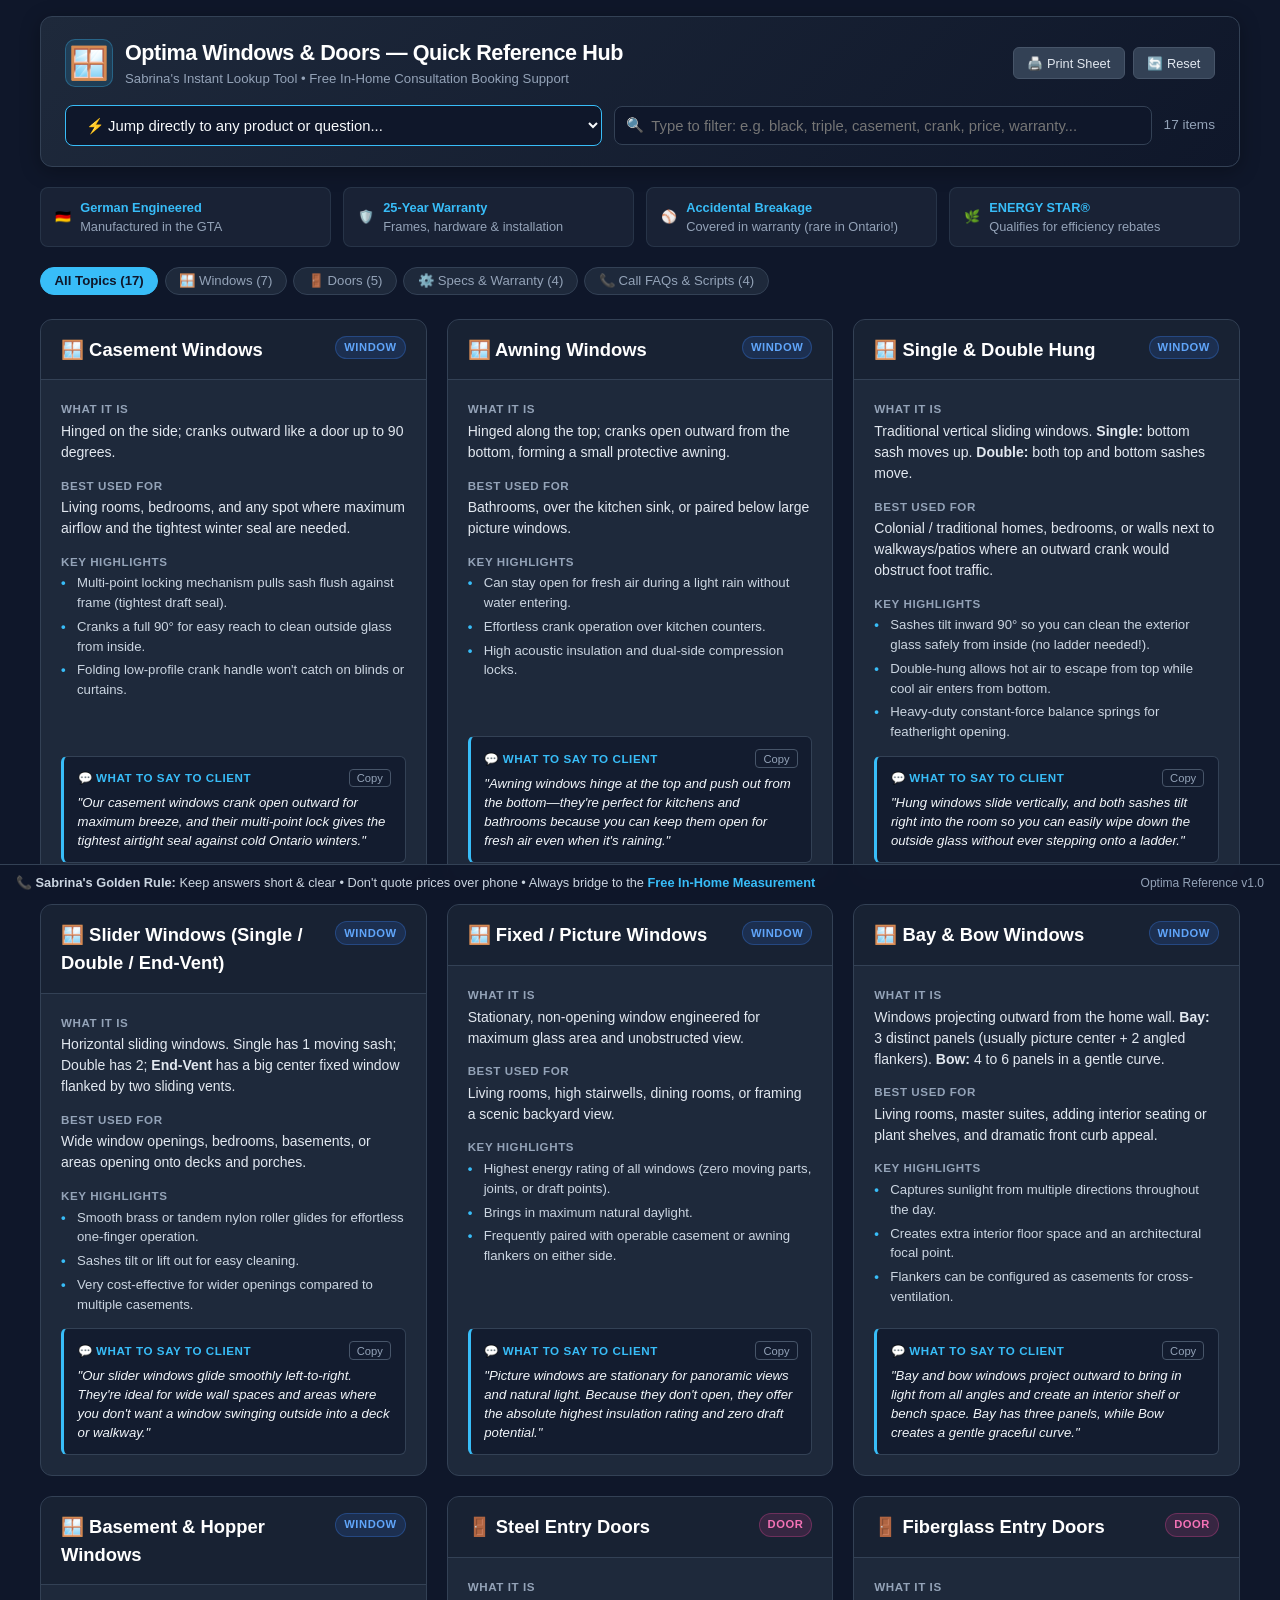
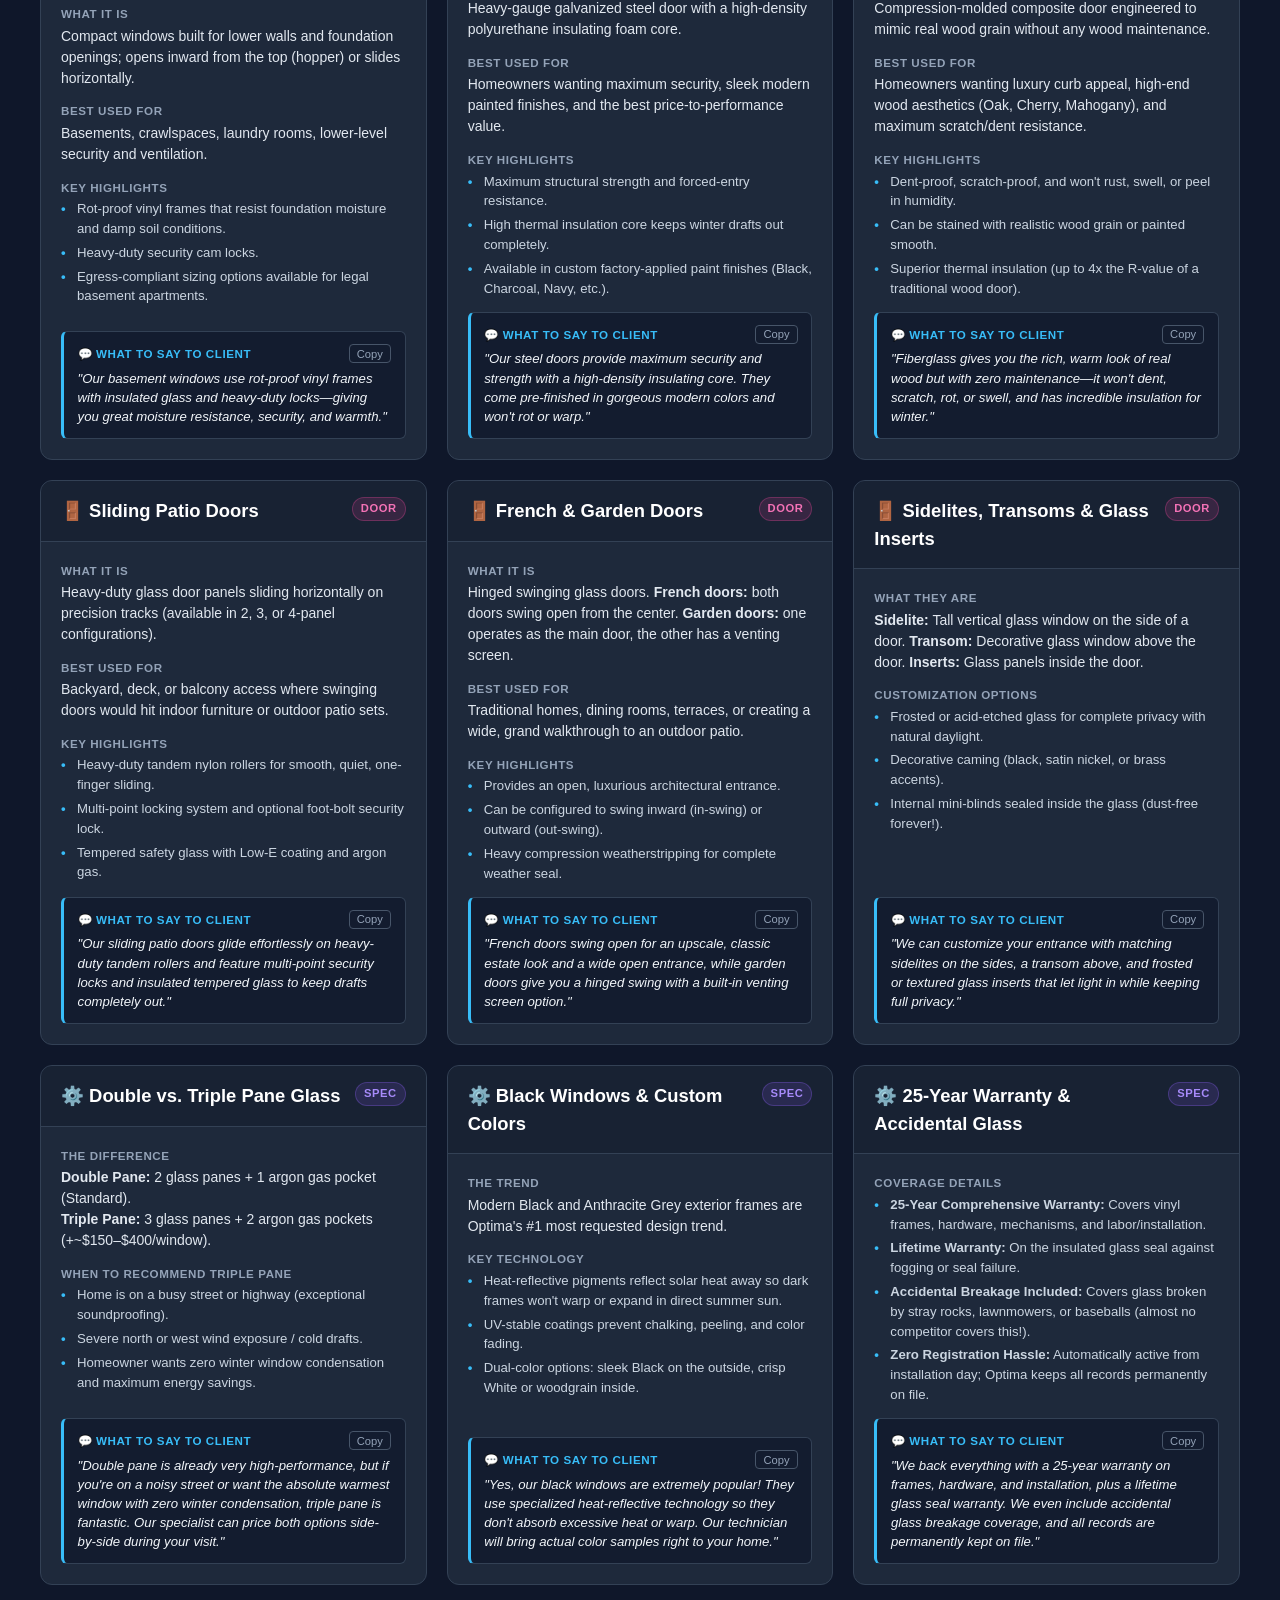
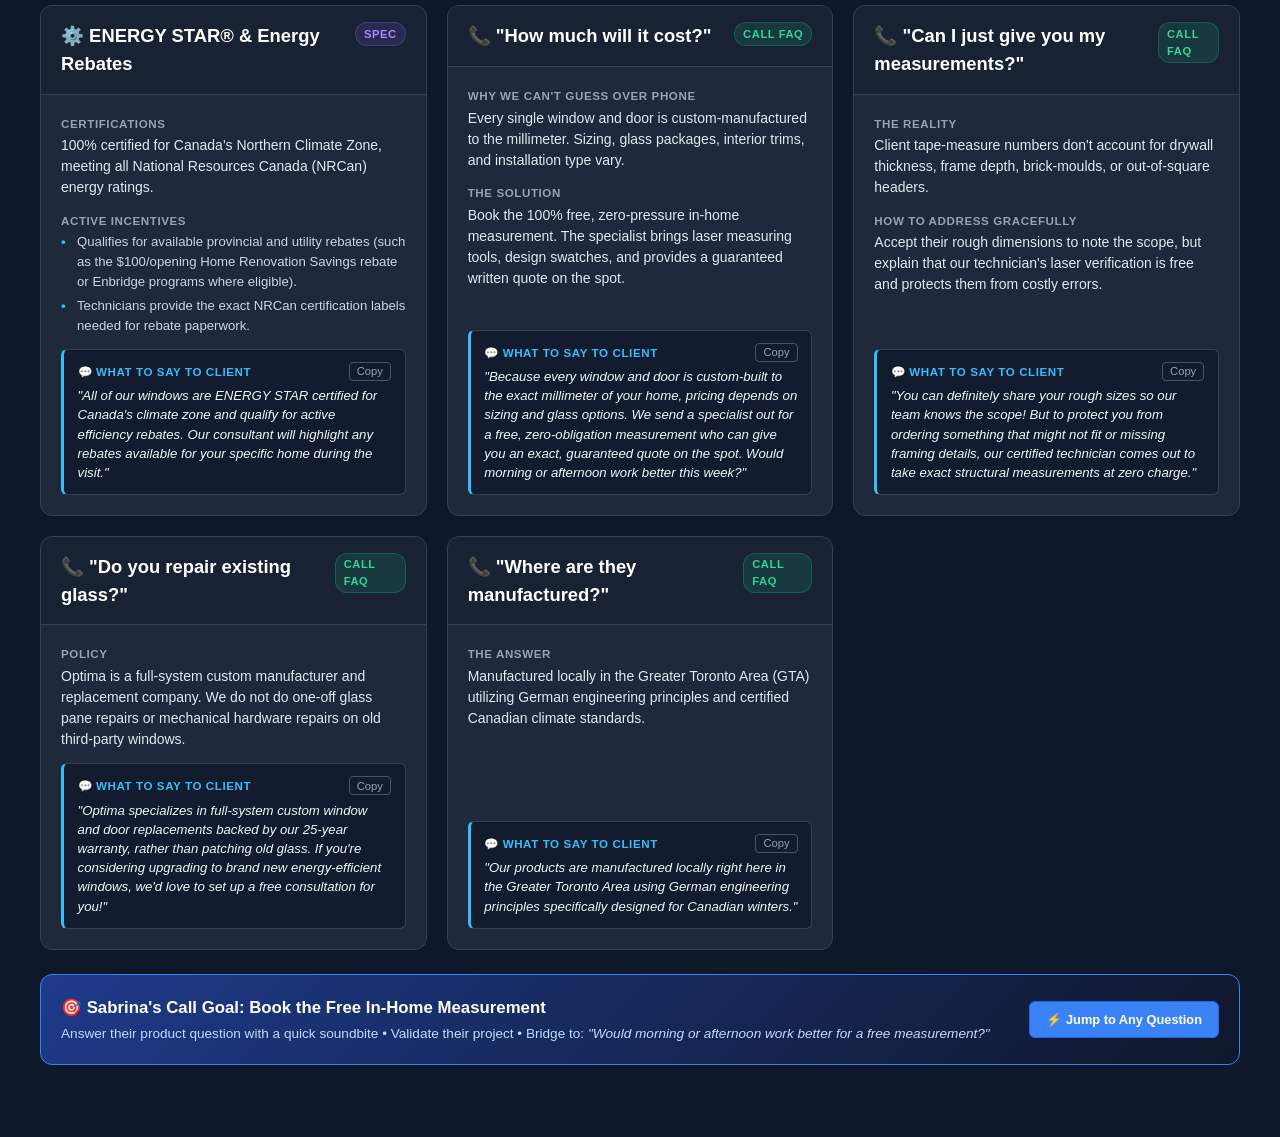
==== optima_reference.html @ 9015a6b5 "Add Optima Windows & Doors Quick Reference Hub (v1.5.6) with floating toolbar button, web header lin" ====
<!DOCTYPE html>
<html lang="en">
<head>
  <meta charset="UTF-8">
  <meta name="viewport" content="width=device-width, initial-scale=1.0">
  <title>Optima Windows & Doors — Quick Reference Hub (Sabrina)</title>
  <link rel="icon" href="data:image/svg+xml,<svg xmlns=%22http://www.w3.org/2000/svg%22 viewBox=%220 0 100 100%22><text y=%22.9em%22 font-size=%2290%22>🪟</text></svg>">
  <style>
    :root {
      --bg: #0f172a;
      --card-bg: #1e293b;
      --card-border: #334155;
      --text: #f8fafc;
      --text-muted: #94a3b8;
      --accent: #38bdf8;
      --accent-hover: #0284c7;
      --accent-bg: rgba(56, 189, 248, 0.1);
      --highlight: #f59e0b;
      --highlight-bg: rgba(245, 158, 11, 0.12);
      --success: #10b981;
      --success-bg: rgba(16, 185, 129, 0.12);
      --tag-window: #3b82f6;
      --tag-door: #ec4899;
      --tag-spec: #8b5cf6;
      --tag-faq: #10b981;
      --font: -apple-system, BlinkMacSystemFont, "Segoe UI", Roboto, Helvetica, Arial, sans-serif;
    }

    * {
      box-sizing: border-box;
      margin: 0;
      padding: 0;
    }

    body {
      font-family: var(--font);
      background-color: var(--bg);
      color: var(--text);
      line-height: 1.5;
      padding: 1rem;
      min-height: 100vh;
    }

    .container {
      max-width: 1200px;
      margin: 0 auto;
    }

    /* Header Bar */
    header {
      background: linear-gradient(135deg, #1e293b 0%, #0f172a 100%);
      border: 1px solid var(--card-border);
      border-radius: 12px;
      padding: 1.25rem 1.5rem;
      margin-bottom: 1.25rem;
      box-shadow: 0 4px 20px rgba(0, 0, 0, 0.3);
    }

    .header-top {
      display: flex;
      flex-wrap: wrap;
      justify-content: space-between;
      align-items: center;
      gap: 1rem;
      margin-bottom: 1rem;
    }

    .brand {
      display: flex;
      align-items: center;
      gap: 0.75rem;
    }

    .brand-icon {
      font-size: 2rem;
      background: rgba(56, 189, 248, 0.15);
      border: 1px solid rgba(56, 189, 248, 0.3);
      border-radius: 10px;
      width: 48px;
      height: 48px;
      display: flex;
      align-items: center;
      justify-content: center;
    }

    .brand-title h1 {
      font-size: 1.35rem;
      font-weight: 700;
      letter-spacing: -0.02em;
      color: #fff;
    }

    .brand-title p {
      font-size: 0.825rem;
      color: var(--text-muted);
    }

    .header-actions {
      display: flex;
      gap: 0.5rem;
      align-items: center;
      flex-wrap: wrap;
    }

    .btn-action {
      background: #334155;
      color: #e2e8f0;
      border: 1px solid #475569;
      padding: 0.45rem 0.85rem;
      border-radius: 6px;
      font-size: 0.8rem;
      cursor: pointer;
      display: inline-flex;
      align-items: center;
      gap: 0.35rem;
      transition: all 0.2s ease;
      text-decoration: none;
    }

    .btn-action:hover {
      background: #475569;
      color: #fff;
      border-color: #64748b;
    }

    /* Controls Bar: Search & Dropdown */
    .controls-grid {
      display: grid;
      grid-template-columns: 1fr 1fr auto;
      gap: 0.75rem;
      align-items: center;
    }

    @media (max-width: 768px) {
      .controls-grid {
        grid-template-columns: 1fr;
      }
    }

    .select-wrapper, .search-wrapper {
      position: relative;
    }

    .select-dropdown {
      width: 100%;
      background: #0f172a;
      color: #f8fafc;
      border: 1.5px solid #38bdf8;
      border-radius: 8px;
      padding: 0.65rem 1rem;
      font-size: 0.925rem;
      font-weight: 500;
      cursor: pointer;
      outline: none;
      transition: border-color 0.2s;
    }

    .select-dropdown:focus {
      border-color: #7dd3fc;
      box-shadow: 0 0 0 3px rgba(56, 189, 248, 0.25);
    }

    .search-input {
      width: 100%;
      background: #0f172a;
      color: #f8fafc;
      border: 1.5px solid var(--card-border);
      border-radius: 8px;
      padding: 0.65rem 1rem 0.65rem 2.25rem;
      font-size: 0.925rem;
      outline: none;
      transition: all 0.2s;
    }

    .search-input:focus {
      border-color: #38bdf8;
      box-shadow: 0 0 0 3px rgba(56, 189, 248, 0.25);
    }

    .search-icon {
      position: absolute;
      left: 0.75rem;
      top: 50%;
      transform: translateY(-50%);
      color: var(--text-muted);
      font-size: 0.9rem;
      pointer-events: none;
    }

    /* Category Filter Pills */
    .filter-pills {
      display: flex;
      gap: 0.4rem;
      margin-bottom: 1.25rem;
      overflow-x: auto;
      padding-bottom: 0.25rem;
    }

    .pill-btn {
      background: #1e293b;
      border: 1px solid var(--card-border);
      color: var(--text-muted);
      padding: 0.35rem 0.85rem;
      border-radius: 20px;
      font-size: 0.825rem;
      font-weight: 500;
      cursor: pointer;
      white-space: nowrap;
      transition: all 0.2s;
    }

    .pill-btn:hover {
      background: #334155;
      color: #fff;
    }

    .pill-btn.active {
      background: var(--accent);
      color: #0f172a;
      border-color: var(--accent);
      font-weight: 700;
    }

    /* Quick Brag Bar */
    .quick-brag-bar {
      display: grid;
      grid-template-columns: repeat(auto-fit, minmax(220px, 1fr));
      gap: 0.75rem;
      margin-bottom: 1.25rem;
    }

    .brag-pill {
      background: rgba(30, 41, 59, 0.7);
      border: 1px solid rgba(51, 65, 85, 0.6);
      border-radius: 8px;
      padding: 0.6rem 0.85rem;
      font-size: 0.8rem;
      display: flex;
      align-items: center;
      gap: 0.6rem;
    }

    .brag-pill strong {
      color: #38bdf8;
    }

    /* Reference Cards Grid */
    .cards-container {
      display: grid;
      grid-template-columns: repeat(auto-fill, minmax(360px, 1fr));
      gap: 1.25rem;
    }

    @media (max-width: 768px) {
      .cards-container {
        grid-template-columns: 1fr;
      }
    }

    .ref-card {
      background: var(--card-bg);
      border: 1px solid var(--card-border);
      border-radius: 12px;
      overflow: hidden;
      display: flex;
      flex-direction: column;
      transition: transform 0.2s, border-color 0.2s, box-shadow 0.2s;
      position: relative;
    }

    .ref-card:hover {
      border-color: #475569;
      box-shadow: 0 8px 24px rgba(0, 0, 0, 0.35);
    }

    .ref-card.focused {
      border-color: #38bdf8;
      box-shadow: 0 0 0 3px rgba(56, 189, 248, 0.35);
      animation: pulseHighlight 1s ease;
    }

    @keyframes pulseHighlight {
      0% { transform: scale(1); }
      50% { transform: scale(1.02); }
      100% { transform: scale(1); }
    }

    .card-header {
      padding: 1rem 1.25rem;
      border-bottom: 1px solid var(--card-border);
      display: flex;
      justify-content: space-between;
      align-items: flex-start;
      gap: 0.5rem;
      background: rgba(15, 23, 42, 0.4);
    }

    .card-title-group h2 {
      font-size: 1.15rem;
      font-weight: 700;
      color: #fff;
      display: flex;
      align-items: center;
      gap: 0.45rem;
    }

    .card-category-badge {
      font-size: 0.7rem;
      font-weight: 700;
      text-transform: uppercase;
      padding: 0.15rem 0.5rem;
      border-radius: 12px;
      letter-spacing: 0.05em;
    }

    .badge-window {
      background: rgba(59, 130, 246, 0.15);
      color: #60a5fa;
      border: 1px solid rgba(59, 130, 246, 0.3);
    }

    .badge-door {
      background: rgba(236, 72, 153, 0.15);
      color: #f472b6;
      border: 1px solid rgba(236, 72, 153, 0.3);
    }

    .badge-spec {
      background: rgba(139, 92, 246, 0.15);
      color: #a78bfa;
      border: 1px solid rgba(139, 92, 246, 0.3);
    }

    .badge-faq {
      background: rgba(16, 185, 129, 0.15);
      color: #34d399;
      border: 1px solid rgba(16, 185, 129, 0.3);
    }

    .card-body {
      padding: 1.25rem;
      flex: 1;
      display: flex;
      flex-direction: column;
      gap: 0.85rem;
    }

    .info-row {
      display: flex;
      flex-direction: column;
      gap: 0.2rem;
    }

    .info-label {
      font-size: 0.725rem;
      text-transform: uppercase;
      letter-spacing: 0.05em;
      color: var(--text-muted);
      font-weight: 700;
    }

    .info-value {
      font-size: 0.875rem;
      color: #e2e8f0;
    }

    /* What to Say / Soundbite Box */
    .soundbite-box {
      background: rgba(15, 23, 42, 0.7);
      border: 1px solid #334155;
      border-left: 3.5px solid #38bdf8;
      border-radius: 6px;
      padding: 0.75rem 0.85rem;
      margin-top: auto;
      position: relative;
    }

    .soundbite-header {
      display: flex;
      justify-content: space-between;
      align-items: center;
      margin-bottom: 0.35rem;
    }

    .soundbite-label {
      font-size: 0.725rem;
      font-weight: 700;
      color: #38bdf8;
      display: flex;
      align-items: center;
      gap: 0.3rem;
      text-transform: uppercase;
      letter-spacing: 0.05em;
    }

    .btn-copy {
      background: transparent;
      border: 1px solid #475569;
      color: #94a3b8;
      font-size: 0.7rem;
      padding: 0.15rem 0.45rem;
      border-radius: 4px;
      cursor: pointer;
      transition: all 0.2s;
    }

    .btn-copy:hover {
      background: #334155;
      color: #fff;
      border-color: #94a3b8;
    }

    .btn-copy.copied {
      background: #10b981;
      color: #fff;
      border-color: #10b981;
    }

    .soundbite-text {
      font-size: 0.825rem;
      color: #f1f5f9;
      font-style: italic;
      line-height: 1.45;
    }

    /* Bullet List inside info-value */
    .bullet-list {
      list-style: none;
      padding-left: 0;
      display: flex;
      flex-direction: column;
      gap: 0.25rem;
    }

    .bullet-list li {
      font-size: 0.825rem;
      color: #cbd5e1;
      position: relative;
      padding-left: 1rem;
    }

    .bullet-list li::before {
      content: "•";
      color: #38bdf8;
      position: absolute;
      left: 0;
      font-weight: bold;
    }

    /* No search results */
    .no-results {
      grid-column: 1 / -1;
      text-align: center;
      padding: 3rem 1rem;
      background: var(--card-bg);
      border: 1px dashed var(--card-border);
      border-radius: 12px;
      color: var(--text-muted);
    }

    /* Booking Bridge Banner */
    .booking-bridge-banner {
      background: linear-gradient(135deg, #1e3a8a 0%, #0f172a 100%);
      border: 1.5px solid #3b82f6;
      border-radius: 12px;
      padding: 1.25rem;
      margin-top: 1.5rem;
      display: flex;
      flex-wrap: wrap;
      justify-content: space-between;
      align-items: center;
      gap: 1rem;
    }

    .bridge-content h3 {
      font-size: 1.05rem;
      font-weight: 700;
      color: #fff;
      margin-bottom: 0.25rem;
    }

    .bridge-content p {
      font-size: 0.85rem;
      color: #bfdbfe;
    }

    /* Sticky Bottom Fast Bar for Sabrina */
    .sticky-dock {
      position: fixed;
      bottom: 0;
      left: 0;
      right: 0;
      background: rgba(15, 23, 42, 0.95);
      backdrop-filter: blur(8px);
      border-top: 1px solid #334155;
      padding: 0.5rem 1rem;
      display: flex;
      justify-content: space-between;
      align-items: center;
      font-size: 0.8rem;
      z-index: 1000;
    }

    .sticky-dock-text {
      color: #cbd5e1;
      display: flex;
      align-items: center;
      gap: 0.5rem;
    }

    .dock-highlight {
      color: #38bdf8;
      font-weight: 700;
    }

    /* Print styles for physical desk cheat sheet */
    @media print {
      body {
        background: #fff;
        color: #000;
        padding: 0;
      }
      .controls-grid, .filter-pills, .sticky-dock, .header-actions, .btn-copy {
        display: none !important;
      }
      .ref-card {
        background: #fff;
        border: 1px solid #ccc;
        color: #000;
        page-break-inside: avoid;
        box-shadow: none;
      }
      .card-header {
        background: #eee;
      }
      .card-title-group h2, .info-value, .soundbite-text {
        color: #000 !important;
      }
      .soundbite-box {
        background: #f9f9f9;
        border-color: #ddd;
      }
    }
  </style>
</head>
<body>

  <div class="container" style="padding-bottom: 3.5rem;">
    
    <!-- Top Header -->
    <header>
      <div class="header-top">
        <div class="brand">
          <div class="brand-icon">🪟</div>
          <div class="brand-title">
            <h1>Optima Windows &amp; Doors — Quick Reference Hub</h1>
            <p>Sabrina's Instant Lookup Tool &bull; Free In-Home Consultation Booking Support</p>
          </div>
        </div>

        <div class="header-actions">
          <button class="btn-action" onclick="window.print()" title="Print Cheat Sheet for Desk">🖨️ Print Sheet</button>
          <button class="btn-action" id="btn-reset-filters" title="Reset All Filters">🔄 Reset</button>
        </div>
      </div>

      <!-- Controls: Dropdown & Live Search -->
      <div class="controls-grid">
        <div class="select-wrapper">
          <select id="quick-select" class="select-dropdown" aria-label="Jump directly to product or topic">
            <option value="">⚡ Jump directly to any product or question...</option>
            <optgroup label="🪟 Windows">
              <option value="win-casement">Casement Windows (Crank Out / Airtight)</option>
              <option value="win-awning">Awning Windows (Top Hinge / Rain Friendly)</option>
              <option value="win-hung">Single &amp; Double Hung (Vertical / Tilt Clean)</option>
              <option value="win-slider">Slider Windows (Horizontal Glide / Patio Clear)</option>
              <option value="win-picture">Fixed / Picture Windows (Max Light &amp; View)</option>
              <option value="win-bay-bow">Bay &amp; Bow Windows (Outward Projection)</option>
              <option value="win-hopper">Basement &amp; Hopper Windows</option>
            </optgroup>
            <optgroup label="🚪 Doors">
              <option value="door-steel">Steel Entry Doors (Maximum Security &amp; Value)</option>
              <option value="door-fiberglass">Fiberglass Entry Doors (Wood Look / Dent Proof)</option>
              <option value="door-patio">Sliding Patio Doors (2, 3, 4 Panel Smooth Glide)</option>
              <option value="door-french">French &amp; Garden Doors (Classic Swinging Glass)</option>
              <option value="door-custom">Door Glass, Sidelites &amp; Transoms</option>
            </optgroup>
            <optgroup label="⚙️ Specs &amp; Features">
              <option value="spec-glass">Double vs. Triple Pane Glass</option>
              <option value="spec-colors">Black Windows &amp; Frame Colors</option>
              <option value="spec-warranty">25-Year Warranty &amp; Accidental Breakage</option>
              <option value="spec-rebates">ENERGY STAR &amp; Government Rebates</option>
            </optgroup>
            <optgroup label="📞 Common Call Inquiries">
              <option value="faq-price">"How much does it cost?" (Pricing Answer)</option>
              <option value="faq-measure">"Can I just give rough measurements?"</option>
              <option value="faq-repair">"Do you repair existing glass?"</option>
              <option value="faq-origin">"Where are they manufactured?"</option>
            </optgroup>
          </select>
        </div>

        <div class="search-wrapper">
          <span class="search-icon">🔍</span>
          <input type="text" id="live-search" class="search-input" placeholder="Type to filter: e.g. black, triple, casement, crank, price, warranty...">
        </div>

        <div style="font-size: 0.85rem; color: #94a3b8; text-align: right;">
          <span id="results-count">17</span> items
        </div>
      </div>
    </header>

    <!-- Quick Stats & Selling Points Bar -->
    <div class="quick-brag-bar">
      <div class="brag-pill">
        <span>🇩🇪</span>
        <div><strong>German Engineered</strong><br><span style="color:#94a3b8;">Manufactured in the GTA</span></div>
      </div>
      <div class="brag-pill">
        <span>🛡️</span>
        <div><strong>25-Year Warranty</strong><br><span style="color:#94a3b8;">Frames, hardware &amp; installation</span></div>
      </div>
      <div class="brag-pill">
        <span>⚾</span>
        <div><strong>Accidental Breakage</strong><br><span style="color:#94a3b8;">Covered in warranty (rare in Ontario!)</span></div>
      </div>
      <div class="brag-pill">
        <span>🌿</span>
        <div><strong>ENERGY STAR®</strong><br><span style="color:#94a3b8;">Qualifies for efficiency rebates</span></div>
      </div>
    </div>

    <!-- Category Filter Pills -->
    <div class="filter-pills">
      <button class="pill-btn active" data-filter="all">All Topics (17)</button>
      <button class="pill-btn" data-filter="window">🪟 Windows (7)</button>
      <button class="pill-btn" data-filter="door">🚪 Doors (5)</button>
      <button class="pill-btn" data-filter="spec">⚙️ Specs &amp; Warranty (4)</button>
      <button class="pill-btn" data-filter="faq">📞 Call FAQs &amp; Scripts (4)</button>
    </div>

    <!-- MAIN CARDS CONTAINER -->
    <main class="cards-container" id="cards-grid">

      <!-- 1. CASEMENT WINDOWS -->
      <article class="ref-card" id="win-casement" data-category="window" data-keywords="casement crank open outward side hinge airtight seal bedroom kitchen modern">
        <div class="card-header">
          <div class="card-title-group">
            <h2>🪟 Casement Windows</h2>
          </div>
          <span class="card-category-badge badge-window">Window</span>
        </div>
        <div class="card-body">
          <div class="info-row">
            <span class="info-label">What It Is</span>
            <span class="info-value">Hinged on the side; cranks outward like a door up to 90 degrees.</span>
          </div>
          <div class="info-row">
            <span class="info-label">Best Used For</span>
            <span class="info-value">Living rooms, bedrooms, and any spot where maximum airflow and the tightest winter seal are needed.</span>
          </div>
          <div class="info-row">
            <span class="info-label">Key Highlights</span>
            <ul class="bullet-list">
              <li>Multi-point locking mechanism pulls sash flush against frame (tightest draft seal).</li>
              <li>Cranks a full 90° for easy reach to clean outside glass from inside.</li>
              <li>Folding low-profile crank handle won't catch on blinds or curtains.</li>
            </ul>
          </div>
          <div class="soundbite-box">
            <div class="soundbite-header">
              <span class="soundbite-label">💬 What to say to client</span>
              <button class="btn-copy" onclick="copySoundbite(this)">Copy</button>
            </div>
            <p class="soundbite-text">"Our casement windows crank open outward for maximum breeze, and their multi-point lock gives the tightest airtight seal against cold Ontario winters."</p>
          </div>
        </div>
      </article>

      <!-- 2. AWNING WINDOWS -->
      <article class="ref-card" id="win-awning" data-category="window" data-keywords="awning top hinge bottom crank rain rainstorm kitchen sink bathroom moisture ventilation">
        <div class="card-header">
          <div class="card-title-group">
            <h2>🪟 Awning Windows</h2>
          </div>
          <span class="card-category-badge badge-window">Window</span>
        </div>
        <div class="card-body">
          <div class="info-row">
            <span class="info-label">What It Is</span>
            <span class="info-value">Hinged along the top; cranks open outward from the bottom, forming a small protective awning.</span>
          </div>
          <div class="info-row">
            <span class="info-label">Best Used For</span>
            <span class="info-value">Bathrooms, over the kitchen sink, or paired below large picture windows.</span>
          </div>
          <div class="info-row">
            <span class="info-label">Key Highlights</span>
            <ul class="bullet-list">
              <li>Can stay open for fresh air during a light rain without water entering.</li>
              <li>Effortless crank operation over kitchen counters.</li>
              <li>High acoustic insulation and dual-side compression locks.</li>
            </ul>
          </div>
          <div class="soundbite-box">
            <div class="soundbite-header">
              <span class="soundbite-label">💬 What to say to client</span>
              <button class="btn-copy" onclick="copySoundbite(this)">Copy</button>
            </div>
            <p class="soundbite-text">"Awning windows hinge at the top and push out from the bottom—they're perfect for kitchens and bathrooms because you can keep them open for fresh air even when it's raining."</p>
          </div>
        </div>
      </article>

      <!-- 3. HUNG WINDOWS -->
      <article class="ref-card" id="win-hung" data-category="window" data-keywords="hung single double vertical slide up down tilt inward cleaning traditional bedroom">
        <div class="card-header">
          <div class="card-title-group">
            <h2>🪟 Single &amp; Double Hung</h2>
          </div>
          <span class="card-category-badge badge-window">Window</span>
        </div>
        <div class="card-body">
          <div class="info-row">
            <span class="info-label">What It Is</span>
            <span class="info-value">Traditional vertical sliding windows. <strong>Single:</strong> bottom sash moves up. <strong>Double:</strong> both top and bottom sashes move.</span>
          </div>
          <div class="info-row">
            <span class="info-label">Best Used For</span>
            <span class="info-value">Colonial / traditional homes, bedrooms, or walls next to walkways/patios where an outward crank would obstruct foot traffic.</span>
          </div>
          <div class="info-row">
            <span class="info-label">Key Highlights</span>
            <ul class="bullet-list">
              <li>Sashes tilt inward 90° so you can clean the exterior glass safely from inside (no ladder needed!).</li>
              <li>Double-hung allows hot air to escape from top while cool air enters from bottom.</li>
              <li>Heavy-duty constant-force balance springs for featherlight opening.</li>
            </ul>
          </div>
          <div class="soundbite-box">
            <div class="soundbite-header">
              <span class="soundbite-label">💬 What to say to client</span>
              <button class="btn-copy" onclick="copySoundbite(this)">Copy</button>
            </div>
            <p class="soundbite-text">"Hung windows slide vertically, and both sashes tilt right into the room so you can easily wipe down the outside glass without ever stepping onto a ladder."</p>
          </div>
        </div>
      </article>

      <!-- 4. SLIDER WINDOWS -->
      <article class="ref-card" id="win-slider" data-category="window" data-keywords="slider single double end vent horizontal glide left right walkway deck patio cost effective">
        <div class="card-header">
          <div class="card-title-group">
            <h2>🪟 Slider Windows (Single / Double / End-Vent)</h2>
          </div>
          <span class="card-category-badge badge-window">Window</span>
        </div>
        <div class="card-body">
          <div class="info-row">
            <span class="info-label">What It Is</span>
            <span class="info-value">Horizontal sliding windows. Single has 1 moving sash; Double has 2; <strong>End-Vent</strong> has a big center fixed window flanked by two sliding vents.</span>
          </div>
          <div class="info-row">
            <span class="info-label">Best Used For</span>
            <span class="info-value">Wide window openings, bedrooms, basements, or areas opening onto decks and porches.</span>
          </div>
          <div class="info-row">
            <span class="info-label">Key Highlights</span>
            <ul class="bullet-list">
              <li>Smooth brass or tandem nylon roller glides for effortless one-finger operation.</li>
              <li>Sashes tilt or lift out for easy cleaning.</li>
              <li>Very cost-effective for wider openings compared to multiple casements.</li>
            </ul>
          </div>
          <div class="soundbite-box">
            <div class="soundbite-header">
              <span class="soundbite-label">💬 What to say to client</span>
              <button class="btn-copy" onclick="copySoundbite(this)">Copy</button>
            </div>
            <p class="soundbite-text">"Our slider windows glide smoothly left-to-right. They're ideal for wide wall spaces and areas where you don't want a window swinging outside into a deck or walkway."</p>
          </div>
        </div>
      </article>

      <!-- 5. FIXED / PICTURE WINDOWS -->
      <article class="ref-card" id="win-picture" data-category="window" data-keywords="picture fixed non opening stationary panoramic view sunlight daylight energy efficient draft free">
        <div class="card-header">
          <div class="card-title-group">
            <h2>🪟 Fixed / Picture Windows</h2>
          </div>
          <span class="card-category-badge badge-window">Window</span>
        </div>
        <div class="card-body">
          <div class="info-row">
            <span class="info-label">What It Is</span>
            <span class="info-value">Stationary, non-opening window engineered for maximum glass area and unobstructed view.</span>
          </div>
          <div class="info-row">
            <span class="info-label">Best Used For</span>
            <span class="info-value">Living rooms, high stairwells, dining rooms, or framing a scenic backyard view.</span>
          </div>
          <div class="info-row">
            <span class="info-label">Key Highlights</span>
            <ul class="bullet-list">
              <li>Highest energy rating of all windows (zero moving parts, joints, or draft points).</li>
              <li>Brings in maximum natural daylight.</li>
              <li>Frequently paired with operable casement or awning flankers on either side.</li>
            </ul>
          </div>
          <div class="soundbite-box">
            <div class="soundbite-header">
              <span class="soundbite-label">💬 What to say to client</span>
              <button class="btn-copy" onclick="copySoundbite(this)">Copy</button>
            </div>
            <p class="soundbite-text">"Picture windows are stationary for panoramic views and natural light. Because they don't open, they offer the absolute highest insulation rating and zero draft potential."</p>
          </div>
        </div>
      </article>

      <!-- 6. BAY & BOW WINDOWS -->
      <article class="ref-card" id="win-bay-bow" data-category="window" data-keywords="bay bow projection angle curve shelf seat living room curb appeal 3 panel 4 5 6 panel">
        <div class="card-header">
          <div class="card-title-group">
            <h2>🪟 Bay &amp; Bow Windows</h2>
          </div>
          <span class="card-category-badge badge-window">Window</span>
        </div>
        <div class="card-body">
          <div class="info-row">
            <span class="info-label">What It Is</span>
            <span class="info-value">Windows projecting outward from the home wall. <strong>Bay:</strong> 3 distinct panels (usually picture center + 2 angled flankers). <strong>Bow:</strong> 4 to 6 panels in a gentle curve.</span>
          </div>
          <div class="info-row">
            <span class="info-label">Best Used For</span>
            <span class="info-value">Living rooms, master suites, adding interior seating or plant shelves, and dramatic front curb appeal.</span>
          </div>
          <div class="info-row">
            <span class="info-label">Key Highlights</span>
            <ul class="bullet-list">
              <li>Captures sunlight from multiple directions throughout the day.</li>
              <li>Creates extra interior floor space and an architectural focal point.</li>
              <li>Flankers can be configured as casements for cross-ventilation.</li>
            </ul>
          </div>
          <div class="soundbite-box">
            <div class="soundbite-header">
              <span class="soundbite-label">💬 What to say to client</span>
              <button class="btn-copy" onclick="copySoundbite(this)">Copy</button>
            </div>
            <p class="soundbite-text">"Bay and bow windows project outward to bring in light from all angles and create an interior shelf or bench space. Bay has three panels, while Bow creates a gentle graceful curve."</p>
          </div>
        </div>
      </article>

      <!-- 7. BASEMENT / HOPPER -->
      <article class="ref-card" id="win-hopper" data-category="window" data-keywords="basement hopper slider ground level security tilt inward moisture laundry room">
        <div class="card-header">
          <div class="card-title-group">
            <h2>🪟 Basement &amp; Hopper Windows</h2>
          </div>
          <span class="card-category-badge badge-window">Window</span>
        </div>
        <div class="card-body">
          <div class="info-row">
            <span class="info-label">What It Is</span>
            <span class="info-value">Compact windows built for lower walls and foundation openings; opens inward from the top (hopper) or slides horizontally.</span>
          </div>
          <div class="info-row">
            <span class="info-label">Best Used For</span>
            <span class="info-value">Basements, crawlspaces, laundry rooms, lower-level security and ventilation.</span>
          </div>
          <div class="info-row">
            <span class="info-label">Key Highlights</span>
            <ul class="bullet-list">
              <li>Rot-proof vinyl frames that resist foundation moisture and damp soil conditions.</li>
              <li>Heavy-duty security cam locks.</li>
              <li>Egress-compliant sizing options available for legal basement apartments.</li>
            </ul>
          </div>
          <div class="soundbite-box">
            <div class="soundbite-header">
              <span class="soundbite-label">💬 What to say to client</span>
              <button class="btn-copy" onclick="copySoundbite(this)">Copy</button>
            </div>
            <p class="soundbite-text">"Our basement windows use rot-proof vinyl frames with insulated glass and heavy-duty locks—giving you great moisture resistance, security, and warmth."</p>
          </div>
        </div>
      </article>

      <!-- 8. STEEL ENTRY DOORS -->
      <article class="ref-card" id="door-steel" data-category="door" data-keywords="steel entry front door security heavy duty insulated foam durable budget painted contemporary">
        <div class="card-header">
          <div class="card-title-group">
            <h2>🚪 Steel Entry Doors</h2>
          </div>
          <span class="card-category-badge badge-door">Door</span>
        </div>
        <div class="card-body">
          <div class="info-row">
            <span class="info-label">What It Is</span>
            <span class="info-value">Heavy-gauge galvanized steel door with a high-density polyurethane insulating foam core.</span>
          </div>
          <div class="info-row">
            <span class="info-label">Best Used For</span>
            <span class="info-value">Homeowners wanting maximum security, sleek modern painted finishes, and the best price-to-performance value.</span>
          </div>
          <div class="info-row">
            <span class="info-label">Key Highlights</span>
            <ul class="bullet-list">
              <li>Maximum structural strength and forced-entry resistance.</li>
              <li>High thermal insulation core keeps winter drafts out completely.</li>
              <li>Available in custom factory-applied paint finishes (Black, Charcoal, Navy, etc.).</li>
            </ul>
          </div>
          <div class="soundbite-box">
            <div class="soundbite-header">
              <span class="soundbite-label">💬 What to say to client</span>
              <button class="btn-copy" onclick="copySoundbite(this)">Copy</button>
            </div>
            <p class="soundbite-text">"Our steel doors provide maximum security and strength with a high-density insulating core. They come pre-finished in gorgeous modern colors and won't rot or warp."</p>
          </div>
        </div>
      </article>

      <!-- 9. FIBERGLASS ENTRY DOORS -->
      <article class="ref-card" id="door-fiberglass" data-category="door" data-keywords="fiberglass entry front door wood grain oak mahogany dent resistant luxury premium curb appeal">
        <div class="card-header">
          <div class="card-title-group">
            <h2>🚪 Fiberglass Entry Doors</h2>
          </div>
          <span class="card-category-badge badge-door">Door</span>
        </div>
        <div class="card-body">
          <div class="info-row">
            <span class="info-label">What It Is</span>
            <span class="info-value">Compression-molded composite door engineered to mimic real wood grain without any wood maintenance.</span>
          </div>
          <div class="info-row">
            <span class="info-label">Best Used For</span>
            <span class="info-value">Homeowners wanting luxury curb appeal, high-end wood aesthetics (Oak, Cherry, Mahogany), and maximum scratch/dent resistance.</span>
          </div>
          <div class="info-row">
            <span class="info-label">Key Highlights</span>
            <ul class="bullet-list">
              <li>Dent-proof, scratch-proof, and won't rust, swell, or peel in humidity.</li>
              <li>Can be stained with realistic wood grain or painted smooth.</li>
              <li>Superior thermal insulation (up to 4x the R-value of a traditional wood door).</li>
            </ul>
          </div>
          <div class="soundbite-box">
            <div class="soundbite-header">
              <span class="soundbite-label">💬 What to say to client</span>
              <button class="btn-copy" onclick="copySoundbite(this)">Copy</button>
            </div>
            <p class="soundbite-text">"Fiberglass gives you the rich, warm look of real wood but with zero maintenance—it won't dent, scratch, rot, or swell, and has incredible insulation for winter."</p>
          </div>
        </div>
      </article>

      <!-- 10. SLIDING PATIO DOORS -->
      <article class="ref-card" id="door-patio" data-category="door" data-keywords="sliding patio door glass deck backyard balcony 2 panel 3 panel 4 panel roller lock screen">
        <div class="card-header">
          <div class="card-title-group">
            <h2>🚪 Sliding Patio Doors</h2>
          </div>
          <span class="card-category-badge badge-door">Door</span>
        </div>
        <div class="card-body">
          <div class="info-row">
            <span class="info-label">What It Is</span>
            <span class="info-value">Heavy-duty glass door panels sliding horizontally on precision tracks (available in 2, 3, or 4-panel configurations).</span>
          </div>
          <div class="info-row">
            <span class="info-label">Best Used For</span>
            <span class="info-value">Backyard, deck, or balcony access where swinging doors would hit indoor furniture or outdoor patio sets.</span>
          </div>
          <div class="info-row">
            <span class="info-label">Key Highlights</span>
            <ul class="bullet-list">
              <li>Heavy-duty tandem nylon rollers for smooth, quiet, one-finger sliding.</li>
              <li>Multi-point locking system and optional foot-bolt security lock.</li>
              <li>Tempered safety glass with Low-E coating and argon gas.</li>
            </ul>
          </div>
          <div class="soundbite-box">
            <div class="soundbite-header">
              <span class="soundbite-label">💬 What to say to client</span>
              <button class="btn-copy" onclick="copySoundbite(this)">Copy</button>
            </div>
            <p class="soundbite-text">"Our sliding patio doors glide effortlessly on heavy-duty tandem rollers and feature multi-point security locks and insulated tempered glass to keep drafts completely out."</p>
          </div>
        </div>
      </article>

      <!-- 11. FRENCH & GARDEN DOORS -->
      <article class="ref-card" id="door-french" data-category="door" data-keywords="french garden door hinged swinging glass backyard dining room terrace double door">
        <div class="card-header">
          <div class="card-title-group">
            <h2>🚪 French &amp; Garden Doors</h2>
          </div>
          <span class="card-category-badge badge-door">Door</span>
        </div>
        <div class="card-body">
          <div class="info-row">
            <span class="info-label">What It Is</span>
            <span class="info-value">Hinged swinging glass doors. <strong>French doors:</strong> both doors swing open from the center. <strong>Garden doors:</strong> one operates as the main door, the other has a venting screen.</span>
          </div>
          <div class="info-row">
            <span class="info-label">Best Used For</span>
            <span class="info-value">Traditional homes, dining rooms, terraces, or creating a wide, grand walkthrough to an outdoor patio.</span>
          </div>
          <div class="info-row">
            <span class="info-label">Key Highlights</span>
            <ul class="bullet-list">
              <li>Provides an open, luxurious architectural entrance.</li>
              <li>Can be configured to swing inward (in-swing) or outward (out-swing).</li>
              <li>Heavy compression weatherstripping for complete weather seal.</li>
            </ul>
          </div>
          <div class="soundbite-box">
            <div class="soundbite-header">
              <span class="soundbite-label">💬 What to say to client</span>
              <button class="btn-copy" onclick="copySoundbite(this)">Copy</button>
            </div>
            <p class="soundbite-text">"French doors swing open for an upscale, classic estate look and a wide open entrance, while garden doors give you a hinged swing with a built-in venting screen option."</p>
          </div>
        </div>
      </article>

      <!-- 12. DOOR GLASS, SIDELITES & TRANSOMS -->
      <article class="ref-card" id="door-custom" data-category="door" data-keywords="sidelite transom glass insert frosted decorative caming privacy blinds between glass front door">
        <div class="card-header">
          <div class="card-title-group">
            <h2>🚪 Sidelites, Transoms &amp; Glass Inserts</h2>
          </div>
          <span class="card-category-badge badge-door">Door</span>
        </div>
        <div class="card-body">
          <div class="info-row">
            <span class="info-label">What They Are</span>
            <span class="info-value"><strong>Sidelite:</strong> Tall vertical glass window on the side of a door. <strong>Transom:</strong> Decorative glass window above the door. <strong>Inserts:</strong> Glass panels inside the door.</span>
          </div>
          <div class="info-row">
            <span class="info-label">Customization Options</span>
            <ul class="bullet-list">
              <li>Frosted or acid-etched glass for complete privacy with natural daylight.</li>
              <li>Decorative caming (black, satin nickel, or brass accents).</li>
              <li>Internal mini-blinds sealed inside the glass (dust-free forever!).</li>
            </ul>
          </div>
          <div class="soundbite-box">
            <div class="soundbite-header">
              <span class="soundbite-label">💬 What to say to client</span>
              <button class="btn-copy" onclick="copySoundbite(this)">Copy</button>
            </div>
            <p class="soundbite-text">"We can customize your entrance with matching sidelites on the sides, a transom above, and frosted or textured glass inserts that let light in while keeping full privacy."</p>
          </div>
        </div>
      </article>

      <!-- 13. DOUBLE VS TRIPLE PANE -->
      <article class="ref-card" id="spec-glass" data-category="spec" data-keywords="glass double triple pane argon low e sound noise insulation condensation cold winter cost difference">
        <div class="card-header">
          <div class="card-title-group">
            <h2>⚙️ Double vs. Triple Pane Glass</h2>
          </div>
          <span class="card-category-badge badge-spec">Spec</span>
        </div>
        <div class="card-body">
          <div class="info-row">
            <span class="info-label">The Difference</span>
            <span class="info-value"><strong>Double Pane:</strong> 2 glass panes + 1 argon gas pocket (Standard).<br><strong>Triple Pane:</strong> 3 glass panes + 2 argon gas pockets (+~$150–$400/window).</span>
          </div>
          <div class="info-row">
            <span class="info-label">When To Recommend Triple Pane</span>
            <ul class="bullet-list">
              <li>Home is on a busy street or highway (exceptional soundproofing).</li>
              <li>Severe north or west wind exposure / cold drafts.</li>
              <li>Homeowner wants zero winter window condensation and maximum energy savings.</li>
            </ul>
          </div>
          <div class="soundbite-box">
            <div class="soundbite-header">
              <span class="soundbite-label">💬 What to say to client</span>
              <button class="btn-copy" onclick="copySoundbite(this)">Copy</button>
            </div>
            <p class="soundbite-text">"Double pane is already very high-performance, but if you're on a noisy street or want the absolute warmest window with zero winter condensation, triple pane is fantastic. Our specialist can price both options side-by-side during your visit."</p>
          </div>
        </div>
      </article>

      <!-- 14. BLACK WINDOWS & COLORS -->
      <article class="ref-card" id="spec-colors" data-category="spec" data-keywords="color black frame anthracite grey brown white wood grain heat reflective uv uv stable fade warp">
        <div class="card-header">
          <div class="card-title-group">
            <h2>⚙️ Black Windows &amp; Custom Colors</h2>
          </div>
          <span class="card-category-badge badge-spec">Spec</span>
        </div>
        <div class="card-body">
          <div class="info-row">
            <span class="info-label">The Trend</span>
            <span class="info-value">Modern Black and Anthracite Grey exterior frames are Optima's #1 most requested design trend.</span>
          </div>
          <div class="info-row">
            <span class="info-label">Key Technology</span>
            <ul class="bullet-list">
              <li>Heat-reflective pigments reflect solar heat away so dark frames won't warp or expand in direct summer sun.</li>
              <li>UV-stable coatings prevent chalking, peeling, and color fading.</li>
              <li>Dual-color options: sleek Black on the outside, crisp White or woodgrain inside.</li>
            </ul>
          </div>
          <div class="soundbite-box">
            <div class="soundbite-header">
              <span class="soundbite-label">💬 What to say to client</span>
              <button class="btn-copy" onclick="copySoundbite(this)">Copy</button>
            </div>
            <p class="soundbite-text">"Yes, our black windows are extremely popular! They use specialized heat-reflective technology so they don't absorb excessive heat or warp. Our technician will bring actual color samples right to your home."</p>
          </div>
        </div>
      </article>

      <!-- 15. 25-YEAR WARRANTY -->
      <article class="ref-card" id="spec-warranty" data-category="spec" data-keywords="warranty 25 year lifetime seal accidental glass breakage baseball rock lawnmower transfer registration">
        <div class="card-header">
          <div class="card-title-group">
            <h2>⚙️ 25-Year Warranty &amp; Accidental Glass</h2>
          </div>
          <span class="card-category-badge badge-spec">Spec</span>
        </div>
        <div class="card-body">
          <div class="info-row">
            <span class="info-label">Coverage Details</span>
            <ul class="bullet-list">
              <li><strong>25-Year Comprehensive Warranty:</strong> Covers vinyl frames, hardware, mechanisms, and labor/installation.</li>
              <li><strong>Lifetime Warranty:</strong> On the insulated glass seal against fogging or seal failure.</li>
              <li><strong>Accidental Breakage Included:</strong> Covers glass broken by stray rocks, lawnmowers, or baseballs (almost no competitor covers this!).</li>
              <li><strong>Zero Registration Hassle:</strong> Automatically active from installation day; Optima keeps all records permanently on file.</li>
            </ul>
          </div>
          <div class="soundbite-box">
            <div class="soundbite-header">
              <span class="soundbite-label">💬 What to say to client</span>
              <button class="btn-copy" onclick="copySoundbite(this)">Copy</button>
            </div>
            <p class="soundbite-text">"We back everything with a 25-year warranty on frames, hardware, and installation, plus a lifetime glass seal warranty. We even include accidental glass breakage coverage, and all records are permanently kept on file."</p>
          </div>
        </div>
      </article>

      <!-- 16. ENERGY STAR & REBATES -->
      <article class="ref-card" id="spec-rebates" data-category="spec" data-keywords="rebate grant government energy star enbridge her savings green home northern zone efficiency">
        <div class="card-header">
          <div class="card-title-group">
            <h2>⚙️ ENERGY STAR® &amp; Energy Rebates</h2>
          </div>
          <span class="card-category-badge badge-spec">Spec</span>
        </div>
        <div class="card-body">
          <div class="info-row">
            <span class="info-label">Certifications</span>
            <span class="info-value">100% certified for Canada's Northern Climate Zone, meeting all National Resources Canada (NRCan) energy ratings.</span>
          </div>
          <div class="info-row">
            <span class="info-label">Active Incentives</span>
            <ul class="bullet-list">
              <li>Qualifies for available provincial and utility rebates (such as the $100/opening Home Renovation Savings rebate or Enbridge programs where eligible).</li>
              <li>Technicians provide the exact NRCan certification labels needed for rebate paperwork.</li>
            </ul>
          </div>
          <div class="soundbite-box">
            <div class="soundbite-header">
              <span class="soundbite-label">💬 What to say to client</span>
              <button class="btn-copy" onclick="copySoundbite(this)">Copy</button>
            </div>
            <p class="soundbite-text">"All of our windows are ENERGY STAR certified for Canada's climate zone and qualify for active efficiency rebates. Our consultant will highlight any rebates available for your specific home during the visit."</p>
          </div>
        </div>
      </article>

      <!-- 17. PRICING FAQ -->
      <article class="ref-card" id="faq-price" data-category="faq" data-keywords="price cost quote estimate how much ball park rough estimate expensive">
        <div class="card-header">
          <div class="card-title-group">
            <h2>📞 "How much will it cost?"</h2>
          </div>
          <span class="card-category-badge badge-faq">Call FAQ</span>
        </div>
        <div class="card-body">
          <div class="info-row">
            <span class="info-label">Why We Can't Guess Over Phone</span>
            <span class="info-value">Every single window and door is custom-manufactured to the millimeter. Sizing, glass packages, interior trims, and installation type vary.</span>
          </div>
          <div class="info-row">
            <span class="info-label">The Solution</span>
            <span class="info-value">Book the 100% free, zero-pressure in-home measurement. The specialist brings laser measuring tools, design swatches, and provides a guaranteed written quote on the spot.</span>
          </div>
          <div class="soundbite-box">
            <div class="soundbite-header">
              <span class="soundbite-label">💬 What to say to client</span>
              <button class="btn-copy" onclick="copySoundbite(this)">Copy</button>
            </div>
            <p class="soundbite-text">"Because every window and door is custom-built to the exact millimeter of your home, pricing depends on sizing and glass options. We send a specialist out for a free, zero-obligation measurement who can give you an exact, guaranteed quote on the spot. Would morning or afternoon work better this week?"</p>
          </div>
        </div>
      </article>

      <!-- 18. ROUGH MEASUREMENTS FAQ -->
      <article class="ref-card" id="faq-measure" data-category="faq" data-keywords="measure measurement rough tape measure dimension give my own measurements size">
        <div class="card-header">
          <div class="card-title-group">
            <h2>📞 "Can I just give you my measurements?"</h2>
          </div>
          <span class="card-category-badge badge-faq">Call FAQ</span>
        </div>
        <div class="card-body">
          <div class="info-row">
            <span class="info-label">The Reality</span>
            <span class="info-value">Client tape-measure numbers don't account for drywall thickness, frame depth, brick-moulds, or out-of-square headers.</span>
          </div>
          <div class="info-row">
            <span class="info-label">How to Address Gracefully</span>
            <span class="info-value">Accept their rough dimensions to note the scope, but explain that our technician's laser verification is free and protects them from costly errors.</span>
          </div>
          <div class="soundbite-box">
            <div class="soundbite-header">
              <span class="soundbite-label">💬 What to say to client</span>
              <button class="btn-copy" onclick="copySoundbite(this)">Copy</button>
            </div>
            <p class="soundbite-text">"You can definitely share your rough sizes so our team knows the scope! But to protect you from ordering something that might not fit or missing framing details, our certified technician comes out to take exact structural measurements at zero charge."</p>
          </div>
        </div>
      </article>

      <!-- 19. REPAIR VS REPLACE FAQ -->
      <article class="ref-card" id="faq-repair" data-category="faq" data-keywords="repair fix broken glass pane foggy cracked pane repair only replacement">
        <div class="card-header">
          <div class="card-title-group">
            <h2>📞 "Do you repair existing glass?"</h2>
          </div>
          <span class="card-category-badge badge-faq">Call FAQ</span>
        </div>
        <div class="card-body">
          <div class="info-row">
            <span class="info-label">Policy</span>
            <span class="info-value">Optima is a full-system custom manufacturer and replacement company. We do not do one-off glass pane repairs or mechanical hardware repairs on old third-party windows.</span>
          </div>
          <div class="soundbite-box">
            <div class="soundbite-header">
              <span class="soundbite-label">💬 What to say to client</span>
              <button class="btn-copy" onclick="copySoundbite(this)">Copy</button>
            </div>
            <p class="soundbite-text">"Optima specializes in full-system custom window and door replacements backed by our 25-year warranty, rather than patching old glass. If you're considering upgrading to brand new energy-efficient windows, we'd love to set up a free consultation for you!"</p>
          </div>
        </div>
      </article>

      <!-- 20. WHERE ARE THEY MADE FAQ -->
      <article class="ref-card" id="faq-origin" data-category="faq" data-keywords="where made local canada gta german manufactured factory company origin">
        <div class="card-header">
          <div class="card-title-group">
            <h2>📞 "Where are they manufactured?"</h2>
          </div>
          <span class="card-category-badge badge-faq">Call FAQ</span>
        </div>
        <div class="card-body">
          <div class="info-row">
            <span class="info-label">The Answer</span>
            <span class="info-value">Manufactured locally in the Greater Toronto Area (GTA) utilizing German engineering principles and certified Canadian climate standards.</span>
          </div>
          <div class="soundbite-box">
            <div class="soundbite-header">
              <span class="soundbite-label">💬 What to say to client</span>
              <button class="btn-copy" onclick="copySoundbite(this)">Copy</button>
            </div>
            <p class="soundbite-text">"Our products are manufactured locally right here in the Greater Toronto Area using German engineering principles specifically designed for Canadian winters."</p>
          </div>
        </div>
      </article>

    </main>

    <!-- Bottom Bridge Card -->
    <div class="booking-bridge-banner">
      <div class="bridge-content">
        <h3>🎯 Sabrina's Call Goal: Book the Free In-Home Measurement</h3>
        <p>Answer their product question with a quick soundbite &bull; Validate their project &bull; Bridge to: <em>"Would morning or afternoon work better for a free measurement?"</em></p>
      </div>
      <div>
        <button class="btn-action" style="background:#3b82f6; border-color:#2563eb; color:white; font-weight:bold; padding:0.6rem 1rem;" onclick="document.getElementById('quick-select').focus()">
          ⚡ Jump to Any Question
        </button>
      </div>
    </div>

  </div>

  <!-- Sticky Bottom Quick Dock -->
  <div class="sticky-dock">
    <div class="sticky-dock-text">
      <span>📞 <strong>Sabrina's Golden Rule:</strong> Keep answers short &amp; clear &bull; Don't quote prices over phone &bull; Always bridge to the <span class="dock-highlight">Free In-Home Measurement</span></span>
    </div>
    <div>
      <span style="color:#94a3b8; font-size:0.75rem;">Optima Reference v1.0</span>
    </div>
  </div>

  <script>
    // Elements
    const quickSelect = document.getElementById('quick-select');
    const searchInput = document.getElementById('live-search');
    const cards = document.querySelectorAll('.ref-card');
    const pillBtns = document.querySelectorAll('.pill-btn');
    const resultsCount = document.getElementById('results-count');
    const btnReset = document.getElementById('btn-reset-filters');

    let currentFilter = 'all';

    // Dropdown Jump Function
    quickSelect.addEventListener('change', (e) => {
      const targetId = e.target.value;
      if (!targetId) return;

      // Reset filters so card is visible
      resetFilters(false);

      const targetCard = document.getElementById(targetId);
      if (targetCard) {
        targetCard.scrollIntoView({ behavior: 'smooth', block: 'center' });
        cards.forEach(c => c.classList.remove('focused'));
        targetCard.classList.add('focused');
        setTimeout(() => {
          targetCard.classList.remove('focused');
        }, 3000);
      }
    });

    // Filter by category pill
    pillBtns.forEach(btn => {
      btn.addEventListener('click', () => {
        pillBtns.forEach(b => b.classList.remove('active'));
        btn.classList.add('active');
        currentFilter = btn.dataset.filter;
        applyFilters();
      });
    });

    // Live Search
    searchInput.addEventListener('input', () => {
      applyFilters();
    });

    function applyFilters() {
      const query = searchInput.value.toLowerCase().trim();
      let visibleCount = 0;

      cards.forEach(card => {
        const category = card.dataset.category;
        const keywords = card.dataset.keywords.toLowerCase();
        const textContent = card.innerText.toLowerCase();

        const matchesCategory = (currentFilter === 'all' || category === currentFilter);
        const matchesSearch = (!query || keywords.includes(query) || textContent.includes(query));

        if (matchesCategory && matchesSearch) {
          card.style.display = 'flex';
          visibleCount++;
        } else {
          card.style.display = 'none';
        }
      });

      resultsCount.textContent = visibleCount;
    }

    function resetFilters(clearSearch = true) {
      if (clearSearch) searchInput.value = '';
      currentFilter = 'all';
      pillBtns.forEach(b => b.classList.remove('active'));
      pillBtns[0].classList.add('active');
      quickSelect.value = '';
      applyFilters();
    }

    btnReset.addEventListener('click', () => resetFilters(true));

    // One-Click Copy Soundbite
    function copySoundbite(btn) {
      const soundbiteBox = btn.closest('.soundbite-box');
      const text = soundbiteBox.querySelector('.soundbite-text').innerText;
      
      // Clean quotes from text if present
      const cleanText = text.replace(/^"|"$/g, '');

      navigator.clipboard.writeText(cleanText).then(() => {
        const originalText = btn.innerText;
        btn.innerText = 'Copied! ✓';
        btn.classList.add('copied');
        setTimeout(() => {
          btn.innerText = originalText;
          btn.classList.remove('copied');
        }, 2000);
      }).catch(err => {
        console.error('Failed to copy: ', err);
      });
    }

    // Keyboard shortcut: Escape clears search
    document.addEventListener('keydown', (e) => {
      if (e.key === 'Escape') {
        resetFilters(true);
      }
    });
  </script>
</body>
</html>
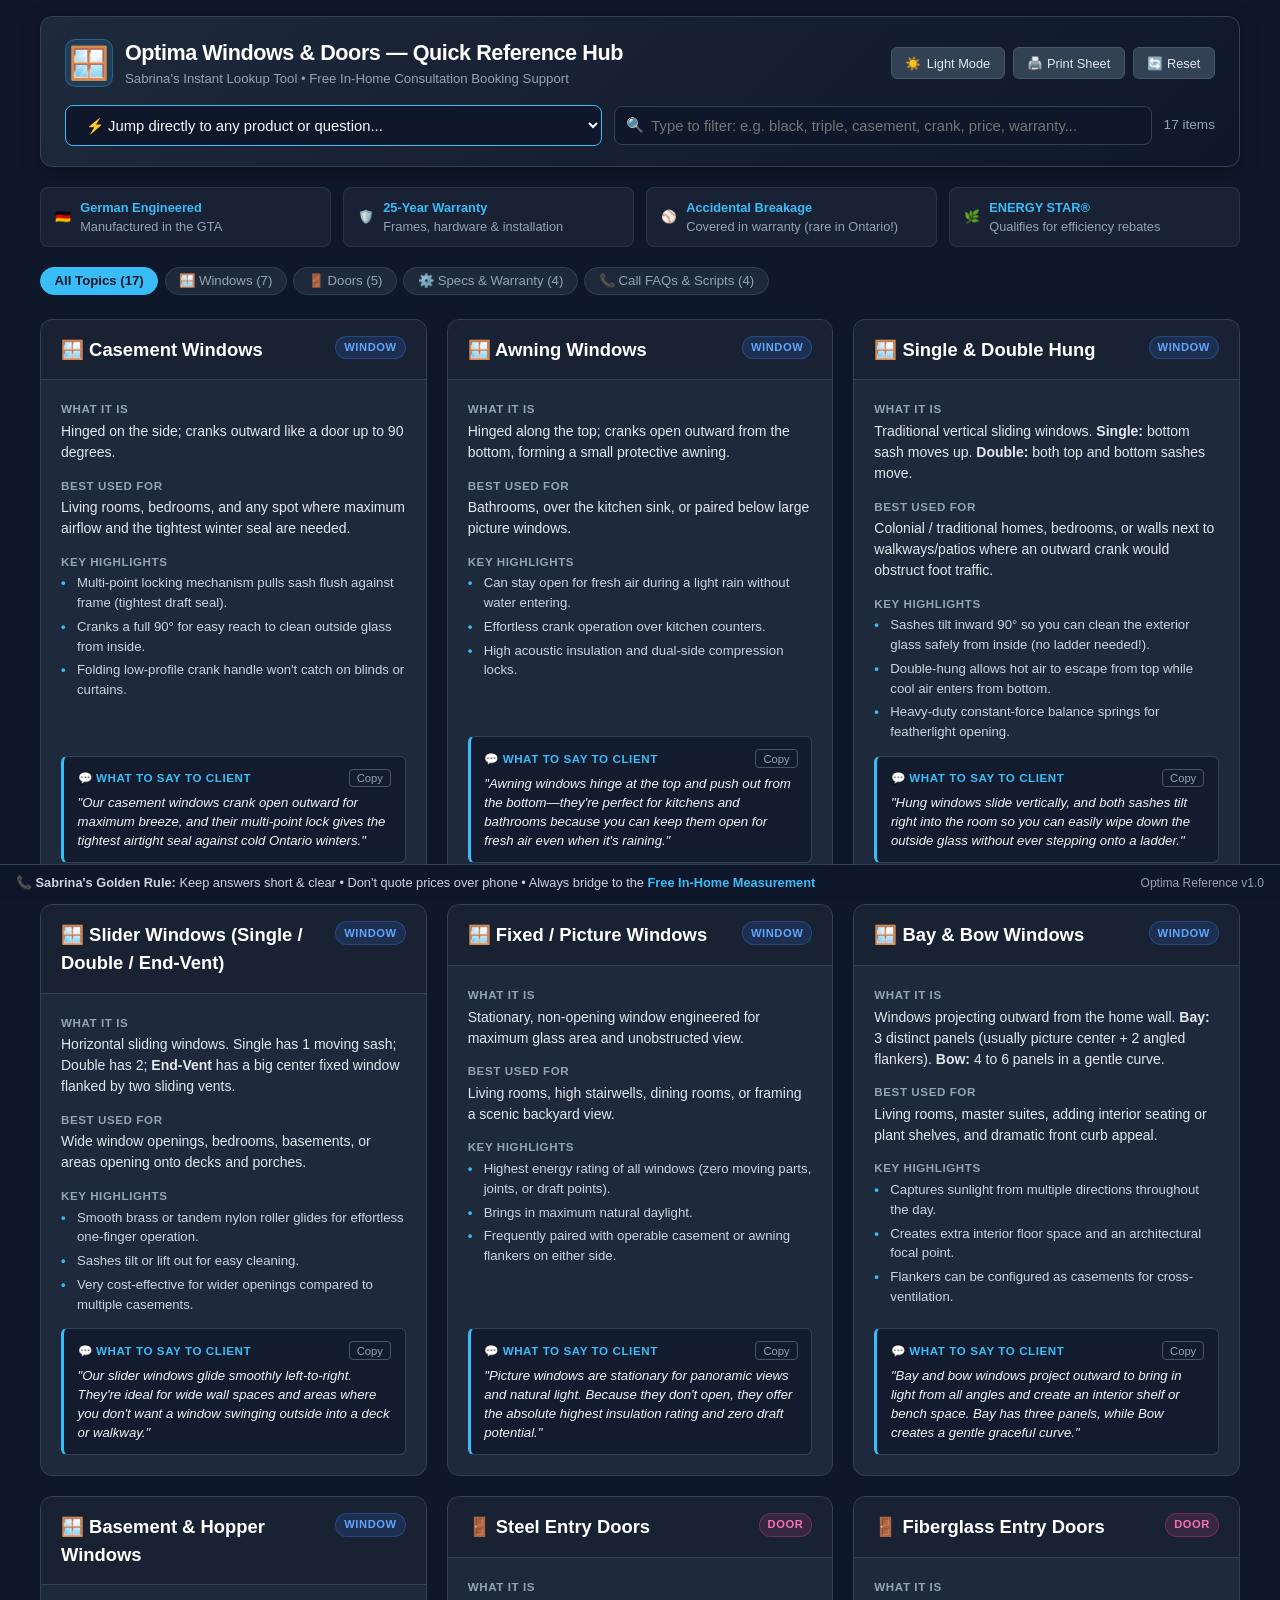
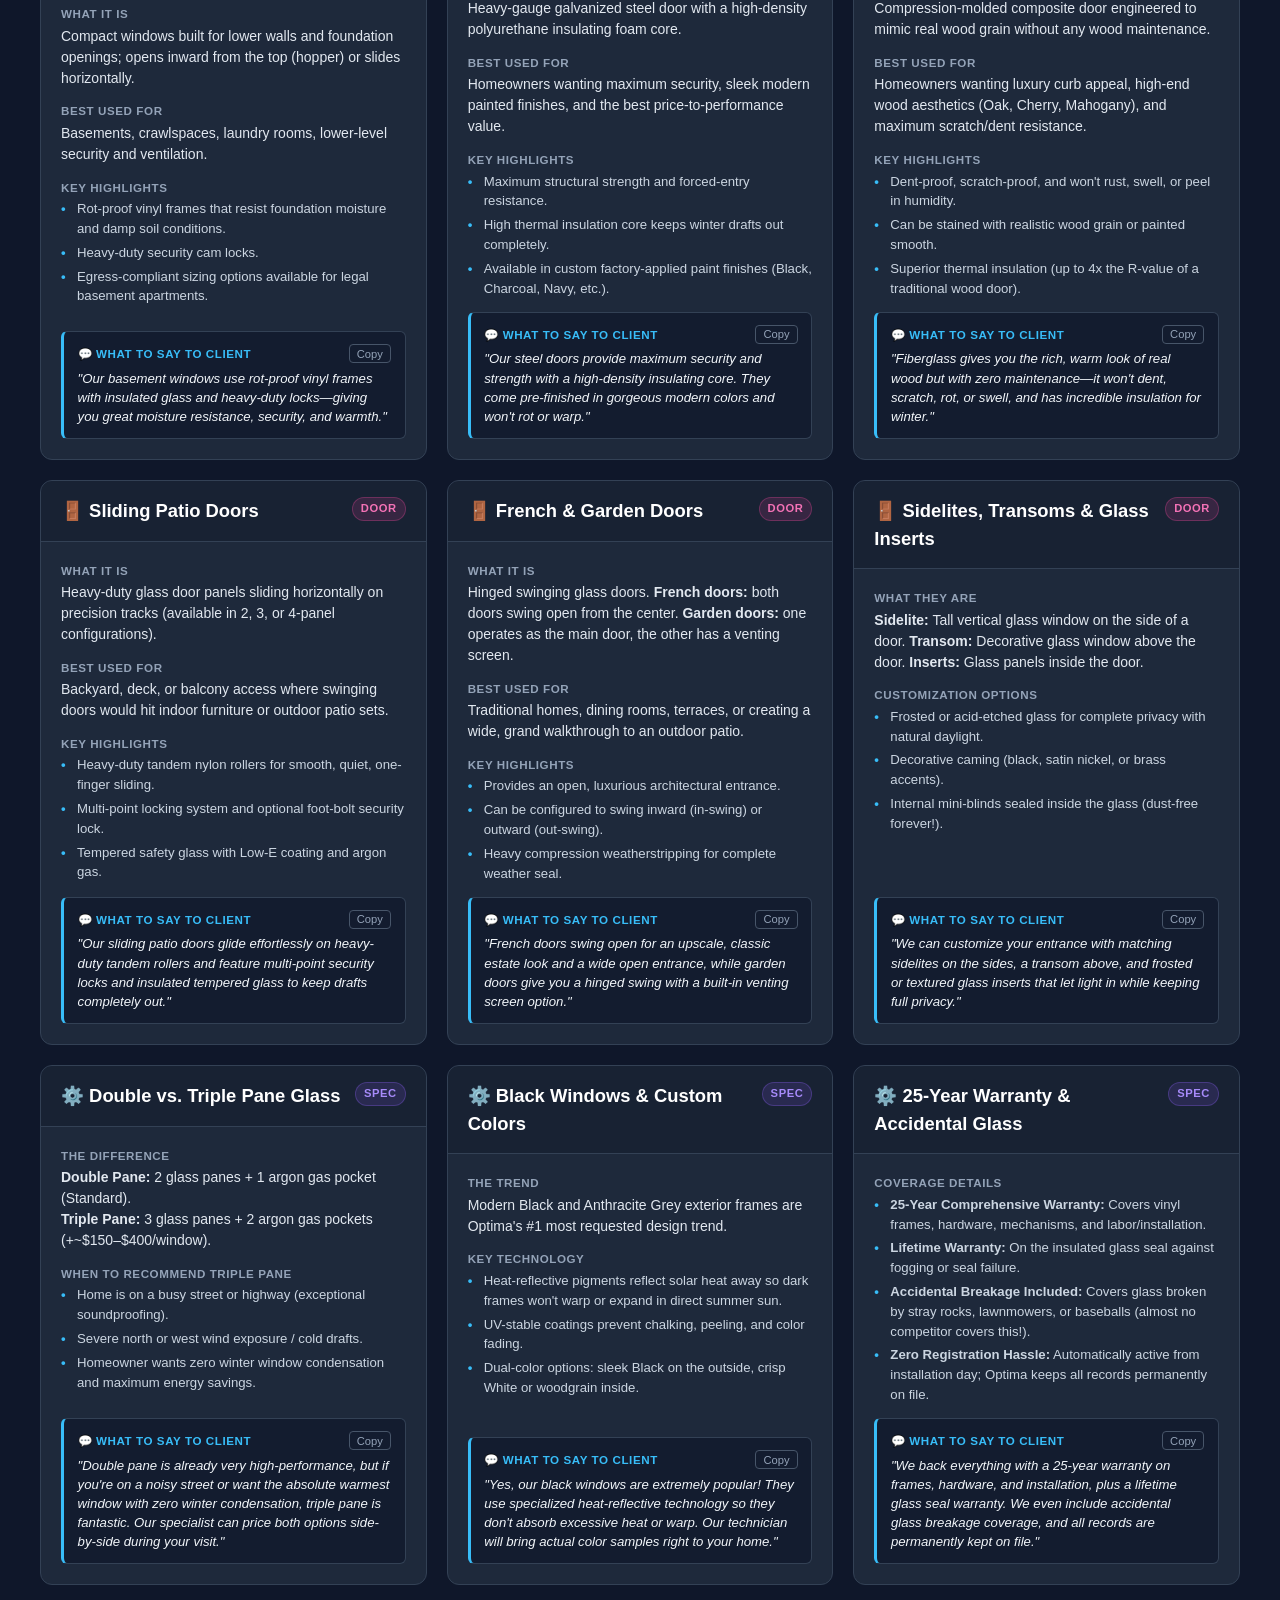
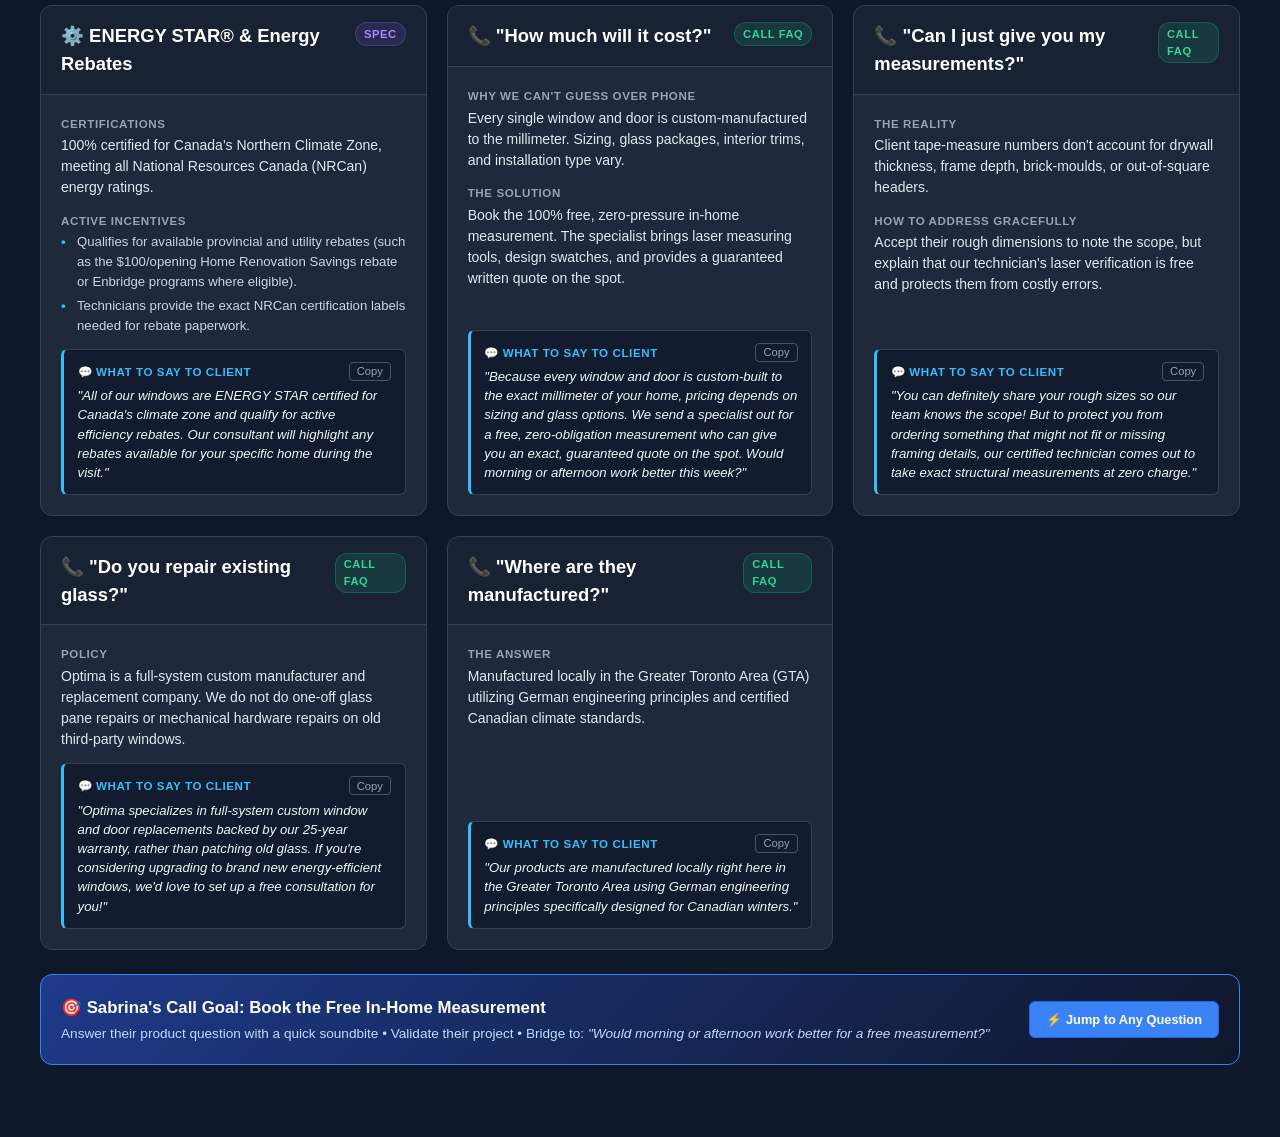
==== commit 5c0ae227: "Add Light and Dark theme toggle to Optima reference page" ====
--- a/optima_reference.html
+++ b/optima_reference.html
@@ -6,7 +6,7 @@
   <title>Optima Windows & Doors — Quick Reference Hub (Sabrina)</title>
   <link rel="icon" href="data:image/svg+xml,<svg xmlns=%22http://www.w3.org/2000/svg%22 viewBox=%220 0 100 100%22><text y=%22.9em%22 font-size=%2290%22>🪟</text></svg>">
   <style>
-    :root {
+    :root, body[data-theme="dark"] {
       --bg: #0f172a;
       --card-bg: #1e293b;
       --card-border: #334155;
@@ -24,6 +24,116 @@
       --tag-spec: #8b5cf6;
       --tag-faq: #10b981;
       --font: -apple-system, BlinkMacSystemFont, "Segoe UI", Roboto, Helvetica, Arial, sans-serif;
+    }
+
+    body[data-theme="light"] {
+      --bg: #f8fafc;
+      --card-bg: #ffffff;
+      --card-border: #cbd5e1;
+      --text: #0f172a;
+      --text-muted: #64748b;
+      --accent: #0284c7;
+      --accent-hover: #0369a1;
+      --accent-bg: rgba(2, 132, 199, 0.1);
+      --highlight: #d97706;
+      --highlight-bg: rgba(217, 119, 6, 0.12);
+      --success: #16a34a;
+      --success-bg: rgba(22, 163, 74, 0.12);
+      --tag-window: #2563eb;
+      --tag-door: #db2777;
+      --tag-spec: #7c3aed;
+      --tag-faq: #059669;
+    }
+
+    /* Light Theme Element Overrides */
+    body[data-theme="light"] header {
+      background: linear-gradient(135deg, #ffffff 0%, #f1f5f9 100%);
+      box-shadow: 0 4px 20px rgba(0, 0, 0, 0.06);
+    }
+    body[data-theme="light"] .brand-title h1 {
+      color: #0f172a;
+    }
+    body[data-theme="light"] .btn-action {
+      background: #f1f5f9;
+      color: #1e293b;
+      border-color: #cbd5e1;
+    }
+    body[data-theme="light"] .btn-action:hover {
+      background: #e2e8f0;
+      color: #0f172a;
+      border-color: #94a3b8;
+    }
+    body[data-theme="light"] .select-dropdown,
+    body[data-theme="light"] .search-input {
+      background: #ffffff;
+      color: #0f172a;
+    }
+    body[data-theme="light"] .pill-btn {
+      background: #ffffff;
+      color: #64748b;
+      border-color: #cbd5e1;
+    }
+    body[data-theme="light"] .pill-btn:hover {
+      background: #f1f5f9;
+      color: #0f172a;
+    }
+    body[data-theme="light"] .pill-btn.active {
+      background: var(--accent);
+      color: #ffffff;
+    }
+    body[data-theme="light"] .brag-pill {
+      background: #ffffff;
+      border-color: #e2e8f0;
+      box-shadow: 0 1px 3px rgba(0,0,0,0.05);
+    }
+    body[data-theme="light"] .ref-card {
+      box-shadow: 0 2px 8px rgba(0, 0, 0, 0.06);
+    }
+    body[data-theme="light"] .ref-card:hover {
+      border-color: #94a3b8;
+      box-shadow: 0 6px 16px rgba(0, 0, 0, 0.1);
+    }
+    body[data-theme="light"] .card-header {
+      background: #f8fafc;
+    }
+    body[data-theme="light"] .card-title-group h2 {
+      color: #0f172a;
+    }
+    body[data-theme="light"] .info-value,
+    body[data-theme="light"] .bullet-list li {
+      color: #334155;
+    }
+    body[data-theme="light"] .soundbite-box {
+      background: #f8fafc;
+      border-color: #cbd5e1;
+    }
+    body[data-theme="light"] .soundbite-text {
+      color: #0f172a;
+    }
+    body[data-theme="light"] .btn-copy {
+      border-color: #cbd5e1;
+      color: #64748b;
+    }
+    body[data-theme="light"] .btn-copy:hover {
+      background: #e2e8f0;
+      color: #0f172a;
+    }
+    body[data-theme="light"] .booking-bridge-banner {
+      background: linear-gradient(135deg, #eff6ff 0%, #dbeafe 100%);
+      border-color: #93c5fd;
+    }
+    body[data-theme="light"] .bridge-content h3 {
+      color: #1e3a8a;
+    }
+    body[data-theme="light"] .bridge-content p {
+      color: #1e40af;
+    }
+    body[data-theme="light"] .sticky-dock {
+      background: rgba(255, 255, 255, 0.95);
+      border-top-color: #cbd5e1;
+    }
+    body[data-theme="light"] .sticky-dock-text {
+      color: #334155;
     }
 
     * {
@@ -559,6 +669,10 @@
         </div>
 
         <div class="header-actions">
+          <button class="btn-action" id="btn-theme-toggle" title="Switch Theme (Dark / Light)">
+            <span id="theme-icon">☀️</span>
+            <span id="theme-text">Light Mode</span>
+          </button>
           <button class="btn-action" onclick="window.print()" title="Print Cheat Sheet for Desk">🖨️ Print Sheet</button>
           <button class="btn-action" id="btn-reset-filters" title="Reset All Filters">🔄 Reset</button>
         </div>
@@ -1412,6 +1526,43 @@
         resetFilters(true);
       }
     });
+
+    // Theme Switcher (Dark / Light)
+    const btnTheme = document.getElementById('btn-theme-toggle');
+    const themeIcon = document.getElementById('theme-icon');
+    const themeText = document.getElementById('theme-text');
+
+    function applyTheme(theme) {
+      document.body.setAttribute('data-theme', theme);
+      try {
+        localStorage.setItem('optima_ref_theme', theme);
+      } catch (e) {}
+
+      if (theme === 'light') {
+        if (themeIcon) themeIcon.textContent = '🌙';
+        if (themeText) themeText.textContent = 'Dark Mode';
+        if (btnTheme) btnTheme.title = 'Switch to Dark Theme';
+      } else {
+        if (themeIcon) themeIcon.textContent = '☀️';
+        if (themeText) themeText.textContent = 'Light Mode';
+        if (btnTheme) btnTheme.title = 'Switch to Light Theme';
+      }
+    }
+
+    // Initialize theme from localStorage, or parent app theme, or default to dark
+    let initialTheme = 'dark';
+    try {
+      initialTheme = localStorage.getItem('optima_ref_theme') || localStorage.getItem('tracker_theme_v1') || 'dark';
+    } catch (e) {}
+    applyTheme(initialTheme);
+
+    if (btnTheme) {
+      btnTheme.addEventListener('click', () => {
+        const currentTheme = document.body.getAttribute('data-theme') || 'dark';
+        const newTheme = currentTheme === 'dark' ? 'light' : 'dark';
+        applyTheme(newTheme);
+      });
+    }
   </script>
 </body>
 </html>
